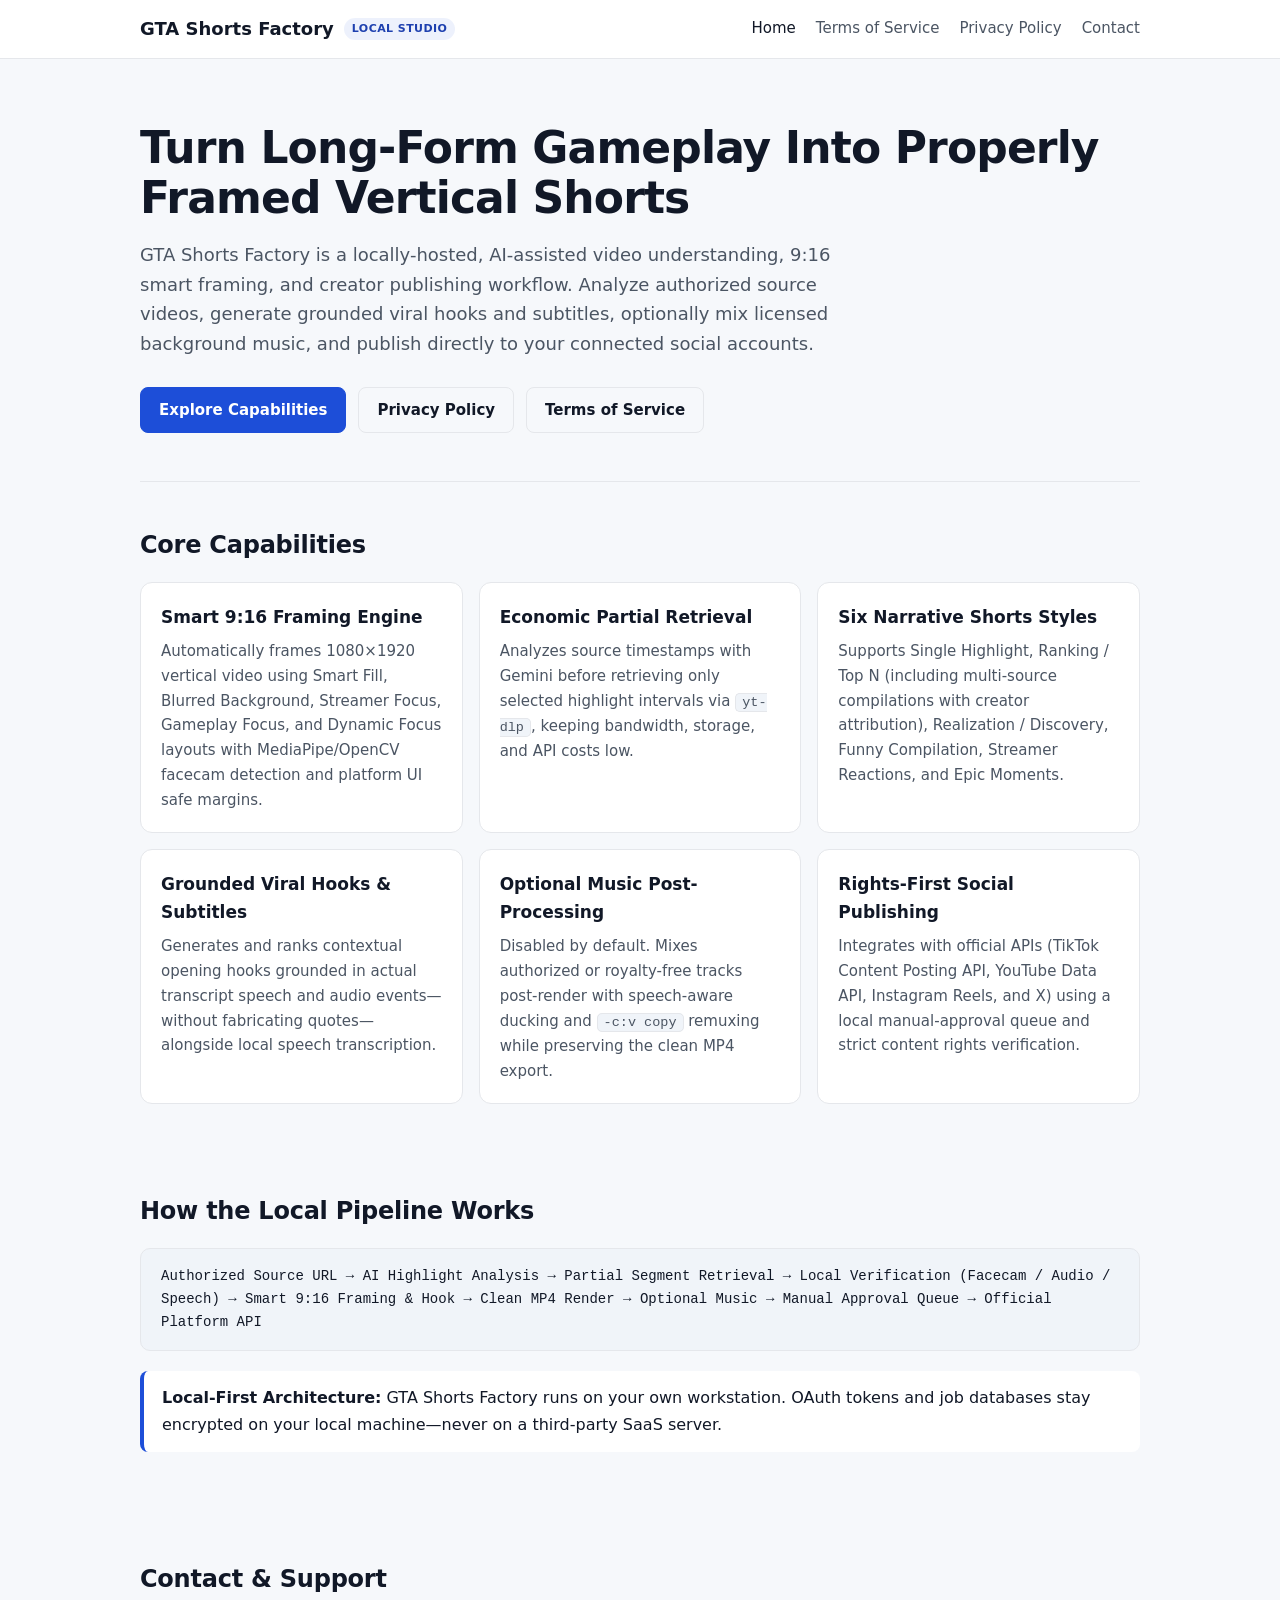
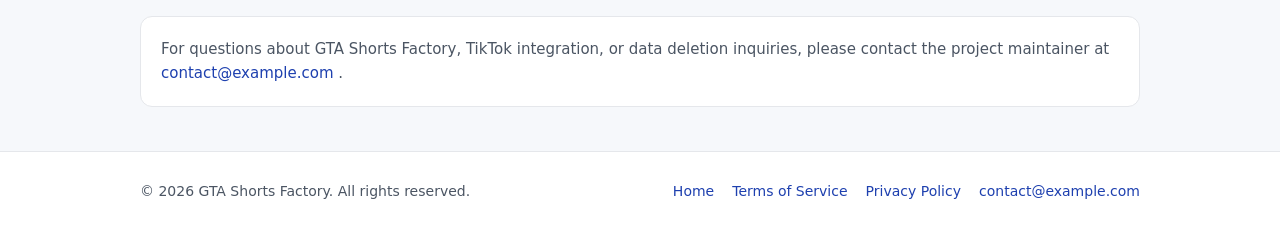
==== index.html @ ba939910 "Add GTA Shorts Factory landing page, Terms of Service, and Privacy Policy" ====
<!DOCTYPE html>
<html lang="en">
<head>
  <meta charset="UTF-8">
  <meta name="viewport" content="width=device-width, initial-scale=1.0">
  <title>GTA Shorts Factory — AI-Assisted Vertical Video &amp; Shorts Studio</title>
  <meta name="description" content="GTA Shorts Factory is a locally-run AI-assisted video clipping, smart 9:16 framing, viral hook, and authorized social publishing studio.">
  <link rel="stylesheet" href="./styles.css">
</head>
<body>
  <header class="site-header">
    <div class="nav-inner">
      <a class="brand" href="./index.html">
        GTA Shorts Factory <span class="brand-badge">Local Studio</span>
      </a>
      <nav class="nav-links" aria-label="Primary">
        <a class="active" href="./index.html">Home</a>
        <a href="./terms.html">Terms of Service</a>
        <a href="./privacy.html">Privacy Policy</a>
        <a href="#contact">Contact</a>
      </nav>
    </div>
  </header>

  <main class="container">
    <section class="hero">
      <h1>Turn Long-Form Gameplay Into Properly Framed Vertical Shorts</h1>
      <p class="lead">
        GTA Shorts Factory is a locally-hosted, AI-assisted video understanding, 9:16 smart framing,
        and creator publishing workflow. Analyze authorized source videos, generate grounded viral hooks
        and subtitles, optionally mix licensed background music, and publish directly to your connected
        social accounts.
      </p>
      <div class="cta-row">
        <a class="btn" href="#features">Explore Capabilities</a>
        <a class="btn secondary" href="./privacy.html">Privacy Policy</a>
        <a class="btn secondary" href="./terms.html">Terms of Service</a>
      </div>
    </section>

    <section id="features">
      <h2>Core Capabilities</h2>
      <div class="grid">
        <article class="card">
          <h3>Smart 9:16 Framing Engine</h3>
          <p>
            Automatically frames 1080&times;1920 vertical video using Smart Fill, Blurred Background,
            Streamer Focus, Gameplay Focus, and Dynamic Focus layouts with MediaPipe/OpenCV facecam
            detection and platform UI safe margins.
          </p>
        </article>
        <article class="card">
          <h3>Economic Partial Retrieval</h3>
          <p>
            Analyzes source timestamps with Gemini before retrieving only selected highlight intervals
            via <code>yt-dlp</code>, keeping bandwidth, storage, and API costs low.
          </p>
        </article>
        <article class="card">
          <h3>Six Narrative Shorts Styles</h3>
          <p>
            Supports Single Highlight, Ranking / Top N (including multi-source compilations with creator
            attribution), Realization / Discovery, Funny Compilation, Streamer Reactions, and Epic Moments.
          </p>
        </article>
        <article class="card">
          <h3>Grounded Viral Hooks &amp; Subtitles</h3>
          <p>
            Generates and ranks contextual opening hooks grounded in actual transcript speech and audio
            events—without fabricating quotes—alongside local speech transcription.
          </p>
        </article>
        <article class="card">
          <h3>Optional Music Post-Processing</h3>
          <p>
            Disabled by default. Mixes authorized or royalty-free tracks post-render with speech-aware
            ducking and <code>-c:v copy</code> remuxing while preserving the clean MP4 export.
          </p>
        </article>
        <article class="card">
          <h3>Rights-First Social Publishing</h3>
          <p>
            Integrates with official APIs (TikTok Content Posting API, YouTube Data API, Instagram
            Reels, and X) using a local manual-approval queue and strict content rights verification.
          </p>
        </article>
      </div>
    </section>

    <section>
      <h2>How the Local Pipeline Works</h2>
      <div class="pipeline-box">
        Authorized Source URL &rarr; AI Highlight Analysis &rarr; Partial Segment Retrieval &rarr; Local Verification (Facecam / Audio / Speech) &rarr; Smart 9:16 Framing &amp; Hook &rarr; Clean MP4 Render &rarr; Optional Music &rarr; Manual Approval Queue &rarr; Official Platform API
      </div>
      <div class="notice">
        <strong>Local-First Architecture:</strong> GTA Shorts Factory runs on your own workstation. OAuth
        tokens and job databases stay encrypted on your local machine—never on a third-party SaaS server.
      </div>
    </section>

    <section id="contact">
      <h2>Contact &amp; Support</h2>
      <div class="card">
        <p>
          For questions about GTA Shorts Factory, TikTok integration, or data deletion inquiries, please
          contact the project maintainer at
          <a href="mailto:contact@example.com">contact@example.com</a>
          <!-- Replace contact@example.com with your preferred public support email before TikTok review -->
          .
        </p>
      </div>
    </section>
  </main>

  <footer class="site-footer">
    <div class="container footer-inner">
      <div>&copy; 2026 GTA Shorts Factory. All rights reserved.</div>
      <div class="footer-links">
        <a href="./index.html">Home</a>
        <a href="./terms.html">Terms of Service</a>
        <a href="./privacy.html">Privacy Policy</a>
        <a href="mailto:contact@example.com">contact@example.com</a>
      </div>
    </div>
  </footer>
</body>
</html>
---- styles.css ----
:root {
  --bg: #0b0e14;
  --surface: #131822;
  --surface-alt: #19202e;
  --text: #eef2f7;
  --muted: #9aa6b8;
  --border: #263042;
  --accent: #3b82f6;
  --accent-hover: #60a5fa;
  --accent-soft: rgba(59, 130, 246, 0.14);
  --ok: #22c55e;
  --max-w: 1040px;
}

@media (prefers-color-scheme: light) {
  :root {
    --bg: #f6f8fb;
    --surface: #ffffff;
    --surface-alt: #f0f4f9;
    --text: #111827;
    --muted: #4b5563;
    --border: #e5e7eb;
    --accent: #1d4ed8;
    --accent-hover: #1e40af;
    --accent-soft: rgba(29, 78, 216, 0.08);
  }
}

* {
  box-sizing: border-box;
}

html {
  scroll-behavior: smooth;
}

body {
  margin: 0;
  background: var(--bg);
  color: var(--text);
  font: 16px/1.65 system-ui, -apple-system, "Segoe UI", Roboto, Helvetica, Arial, sans-serif;
  -webkit-font-smoothing: antialiased;
}

a {
  color: var(--accent-hover);
  text-decoration: none;
}

a:hover {
  text-decoration: underline;
}

.container {
  max-width: var(--max-w);
  margin: 0 auto;
  padding: 0 20px;
}

.site-header {
  border-bottom: 1px solid var(--border);
  background: var(--surface);
  position: sticky;
  top: 0;
  z-index: 20;
}

.nav-inner {
  display: flex;
  align-items: center;
  justify-content: space-between;
  gap: 16px;
  padding: 14px 20px;
  max-width: var(--max-w);
  margin: 0 auto;
  flex-wrap: wrap;
}

.brand {
  font-weight: 700;
  font-size: 18px;
  color: var(--text);
  display: inline-flex;
  align-items: center;
  gap: 10px;
}

.brand-badge {
  display: inline-block;
  padding: 2px 8px;
  font-size: 11px;
  font-weight: 700;
  letter-spacing: 0.04em;
  text-transform: uppercase;
  border-radius: 999px;
  background: var(--accent-soft);
  color: var(--accent-hover);
}

.nav-links {
  display: flex;
  gap: 20px;
  flex-wrap: wrap;
  font-size: 15px;
  font-weight: 500;
}

.nav-links a {
  color: var(--muted);
}

.nav-links a.active,
.nav-links a:hover {
  color: var(--text);
  text-decoration: none;
}

.hero {
  padding: 64px 0 48px;
  border-bottom: 1px solid var(--border);
}

.hero h1 {
  font-size: clamp(28px, 4.5vw, 44px);
  line-height: 1.15;
  margin: 0 0 16px;
  letter-spacing: -0.02em;
}

.hero p.lead {
  font-size: 18px;
  color: var(--muted);
  max-width: 720px;
  margin: 0 0 28px;
}

.cta-row {
  display: flex;
  gap: 12px;
  flex-wrap: wrap;
}

.btn {
  display: inline-block;
  padding: 10px 18px;
  border-radius: 8px;
  font-weight: 600;
  font-size: 15px;
  border: 1px solid var(--accent);
  background: var(--accent);
  color: #ffffff;
}

.btn:hover {
  background: var(--accent-hover);
  text-decoration: none;
}

.btn.secondary {
  background: transparent;
  color: var(--text);
  border-color: var(--border);
}

.btn.secondary:hover {
  border-color: var(--accent);
}

section {
  padding: 44px 0;
}

h2 {
  font-size: 24px;
  margin: 0 0 16px;
  letter-spacing: -0.01em;
}

h3 {
  font-size: 17px;
  margin: 0 0 8px;
}

.grid {
  display: grid;
  grid-template-columns: repeat(auto-fit, minmax(260px, 1fr));
  gap: 16px;
}

.card {
  background: var(--surface);
  border: 1px solid var(--border);
  border-radius: 12px;
  padding: 20px;
}

.card p {
  margin: 0;
  color: var(--muted);
  font-size: 15px;
}

.pipeline-box {
  background: var(--surface-alt);
  border: 1px solid var(--border);
  border-radius: 10px;
  padding: 16px 20px;
  font-family: ui-monospace, SFMono-Regular, Menlo, Consolas, monospace;
  font-size: 14px;
  overflow-x: auto;
  color: var(--text);
}

.legal-doc {
  padding: 40px 0 64px;
  max-width: 820px;
}

.legal-doc h1 {
  font-size: 32px;
  margin: 0 0 8px;
}

.meta-line {
  color: var(--muted);
  font-size: 14px;
  margin-bottom: 28px;
}

.legal-doc h2 {
  font-size: 20px;
  margin-top: 32px;
  margin-bottom: 10px;
  padding-top: 16px;
  border-top: 1px solid var(--border);
}

.legal-doc p,
.legal-doc li {
  color: var(--muted);
}

.legal-doc strong {
  color: var(--text);
}

.legal-doc ul {
  padding-left: 22px;
}

.notice {
  background: var(--surface);
  border-left: 4px solid var(--accent);
  border-radius: 8px;
  padding: 14px 18px;
  margin: 20px 0;
  color: var(--text);
}

code {
  background: var(--surface-alt);
  border: 1px solid var(--border);
  padding: 1px 6px;
  border-radius: 5px;
  font-size: 0.9em;
}

.site-footer {
  border-top: 1px solid var(--border);
  background: var(--surface);
  padding: 28px 0;
  color: var(--muted);
  font-size: 14px;
}

.footer-inner {
  display: flex;
  justify-content: space-between;
  align-items: center;
  flex-wrap: wrap;
  gap: 16px;
}

.footer-links {
  display: flex;
  gap: 18px;
  flex-wrap: wrap;
}
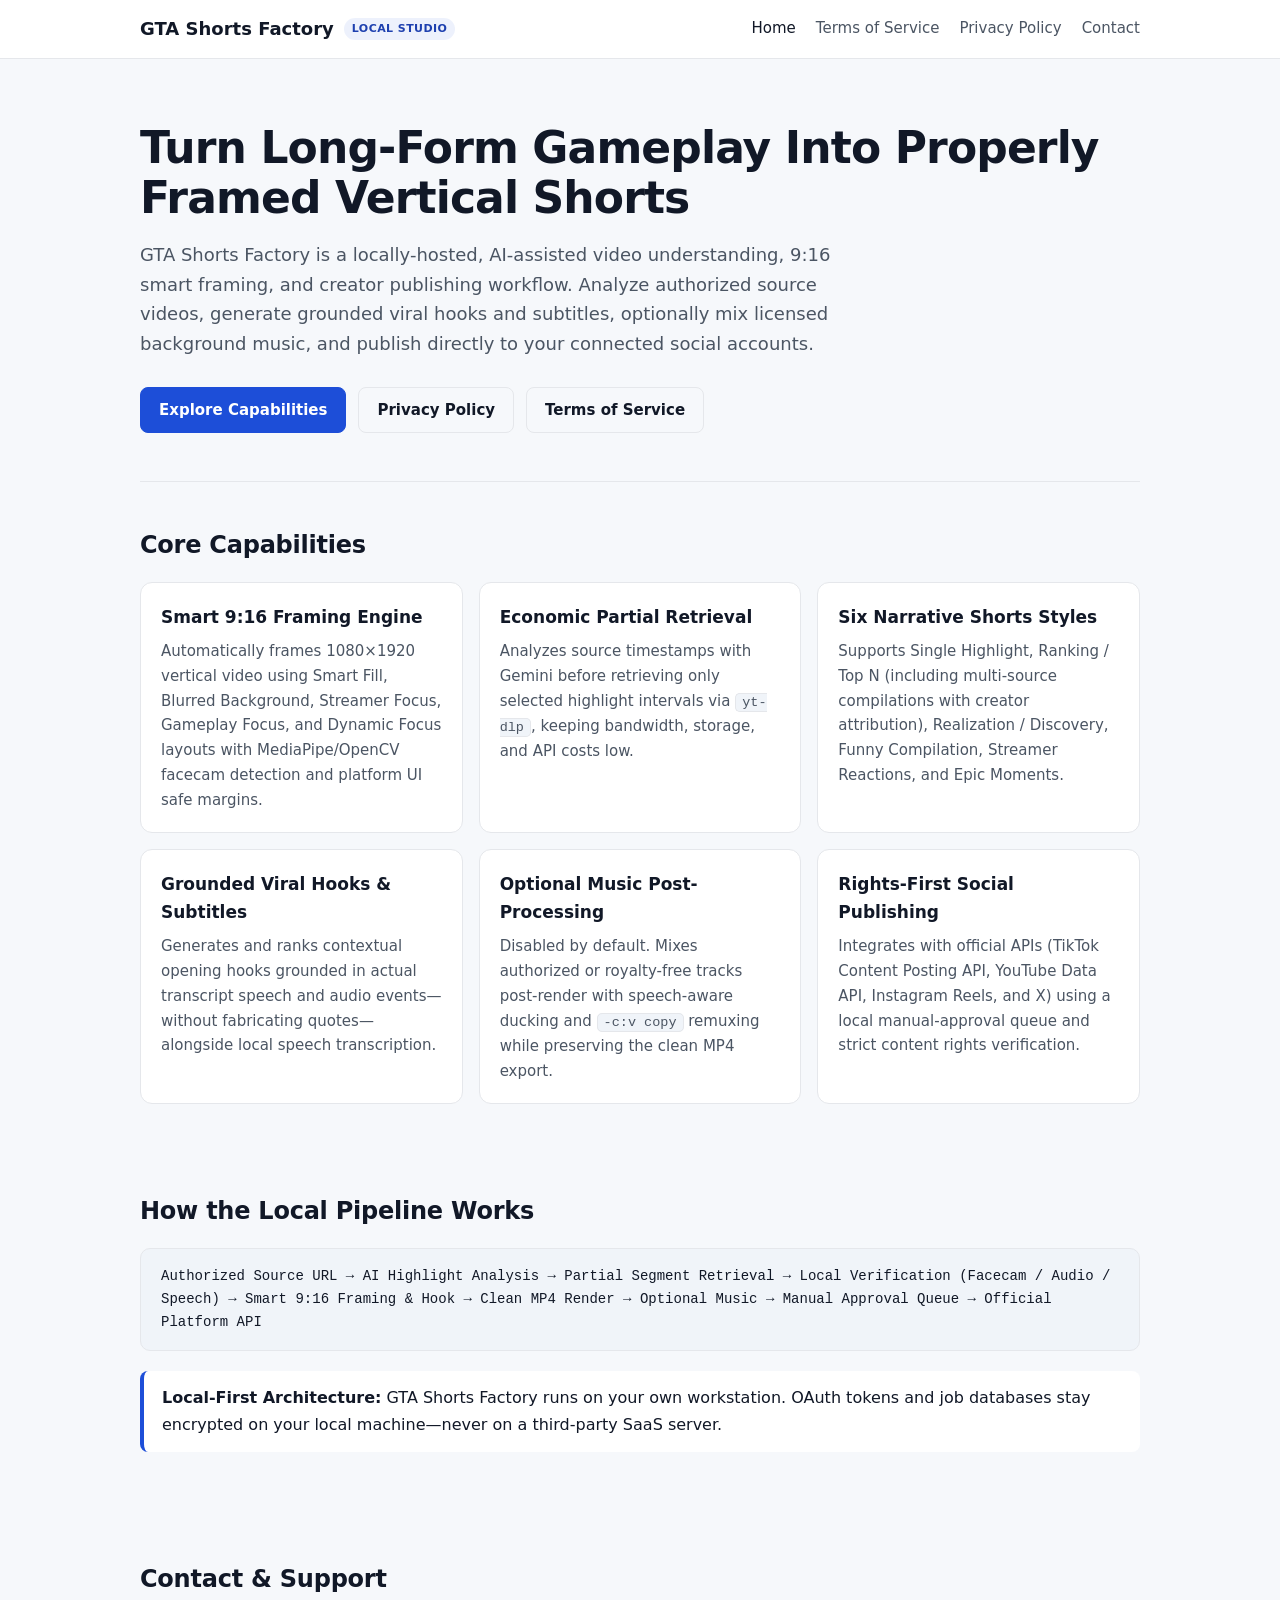
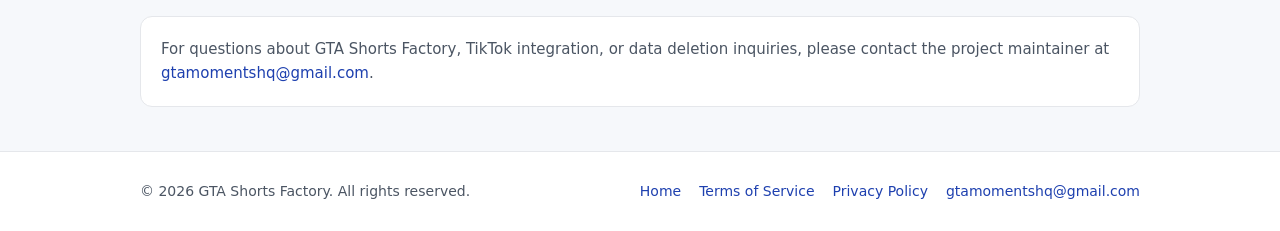
==== commit 67c2c478: "Set public contact email to gtamomentshq@gmail.com" ====
--- a/index.html
+++ b/index.html
@@ -104,9 +104,7 @@
         <p>
           For questions about GTA Shorts Factory, TikTok integration, or data deletion inquiries, please
           contact the project maintainer at
-          <a href="mailto:contact@example.com">contact@example.com</a>
-          <!-- Replace contact@example.com with your preferred public support email before TikTok review -->
-          .
+          <a href="mailto:gtamomentshq@gmail.com">gtamomentshq@gmail.com</a>.
         </p>
       </div>
     </section>
@@ -119,7 +117,7 @@
         <a href="./index.html">Home</a>
         <a href="./terms.html">Terms of Service</a>
         <a href="./privacy.html">Privacy Policy</a>
-        <a href="mailto:contact@example.com">contact@example.com</a>
+        <a href="mailto:gtamomentshq@gmail.com">gtamomentshq@gmail.com</a>
       </div>
     </div>
   </footer>
